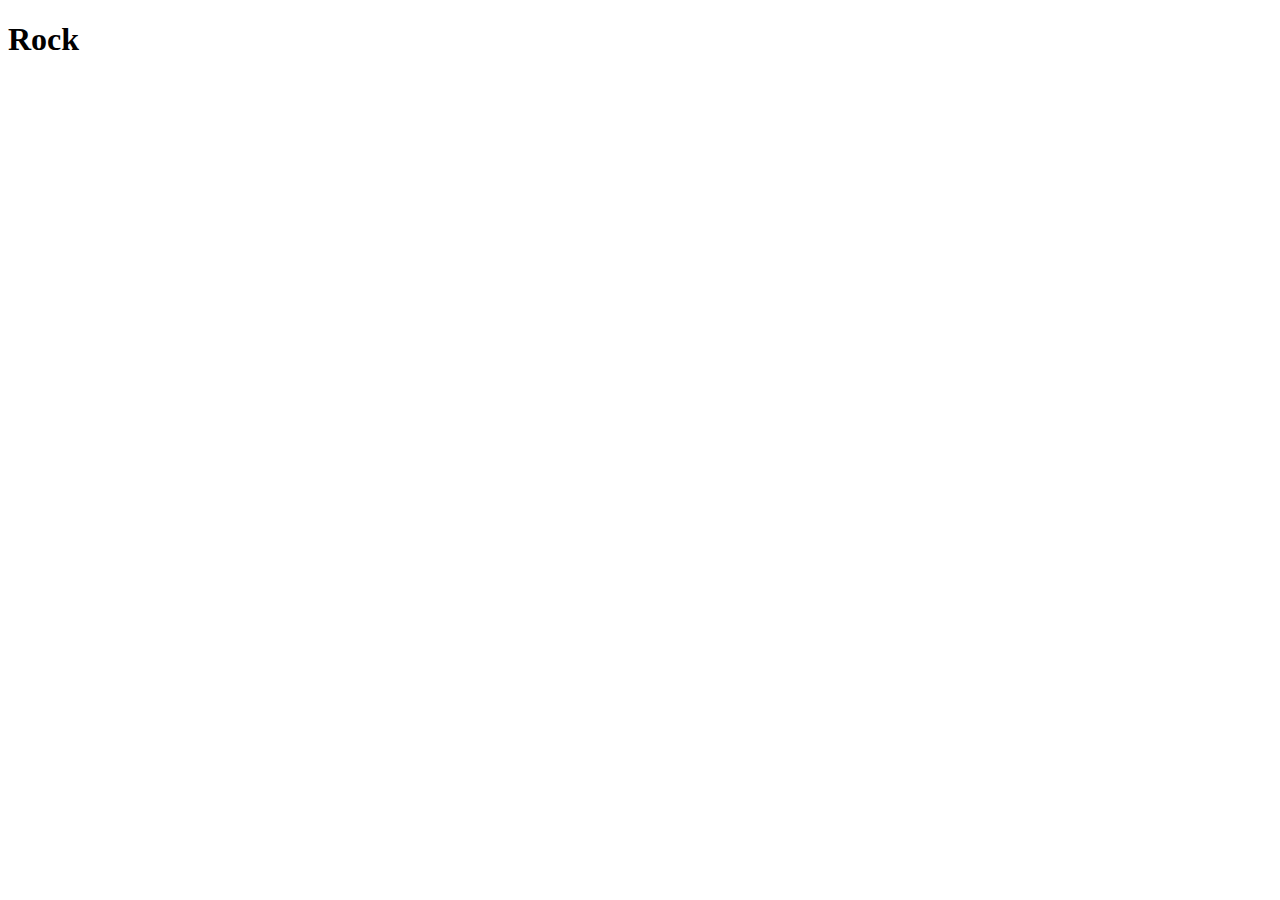
==== index.html @ a9fec8e1 "initial commit" ====
<!DOCTYPE html>
<html lang="en">
<head>
  <meta charset="UTF-8">
  <meta name="viewport" content="width=device-width, initial-scale=1.0">
  <title>Rock Paper Scissors</title>
  <link rel="stylesheet" href="styles.css">
</head>
<body>
  <main class="hero-container">
    <section class="hero-section">
      <h1>Rock</h1>
      <div></div>
    </section>
  </main>
  <script src="script.js"></script>
</body>
</html>
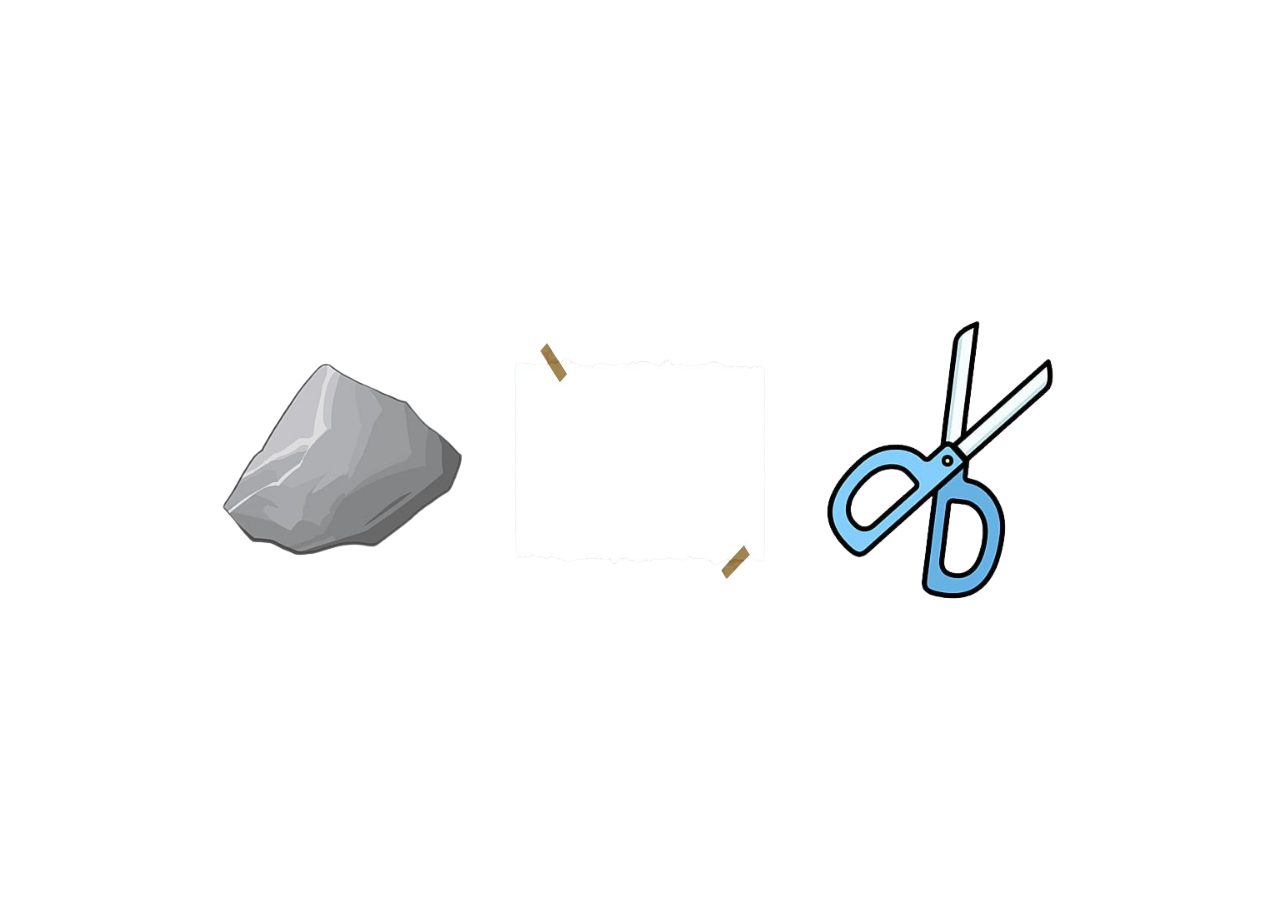
==== commit 3b6fefdc: "changed images, centered hero section" ====
--- a/index.html
+++ b/index.html
@@ -9,8 +9,12 @@
 <body>
   <main class="hero-container">
     <section class="hero-section">
-      <h1>Rock</h1>
-      <div></div>
+      
+      <div class="hero-div">
+        <img src="./public/images/rock.png" class="rock">
+        <img src="./public/images/paper.png" class="paper">
+        <img src="./public/images/scissors.png" class="scissors">
+      </div>
     </section>
   </main>
   <script src="script.js"></script>
--- a/styles.css
+++ b/styles.css
@@ -0,0 +1,21 @@
+.hero-container {
+  height: 100svh;
+  display: flex;
+  flex-direction: column;
+  justify-content: center;
+}
+.hero-section {
+  display: flex;
+  flex-direction: row;
+  justify-content: center;
+}
+.hero-div {
+  display: flex;
+  flex-direction: row;
+  justify-content: center;
+  padding: 2rem;
+}
+.hero-div img{
+  max-width: 25%;
+  height: auto;
+}
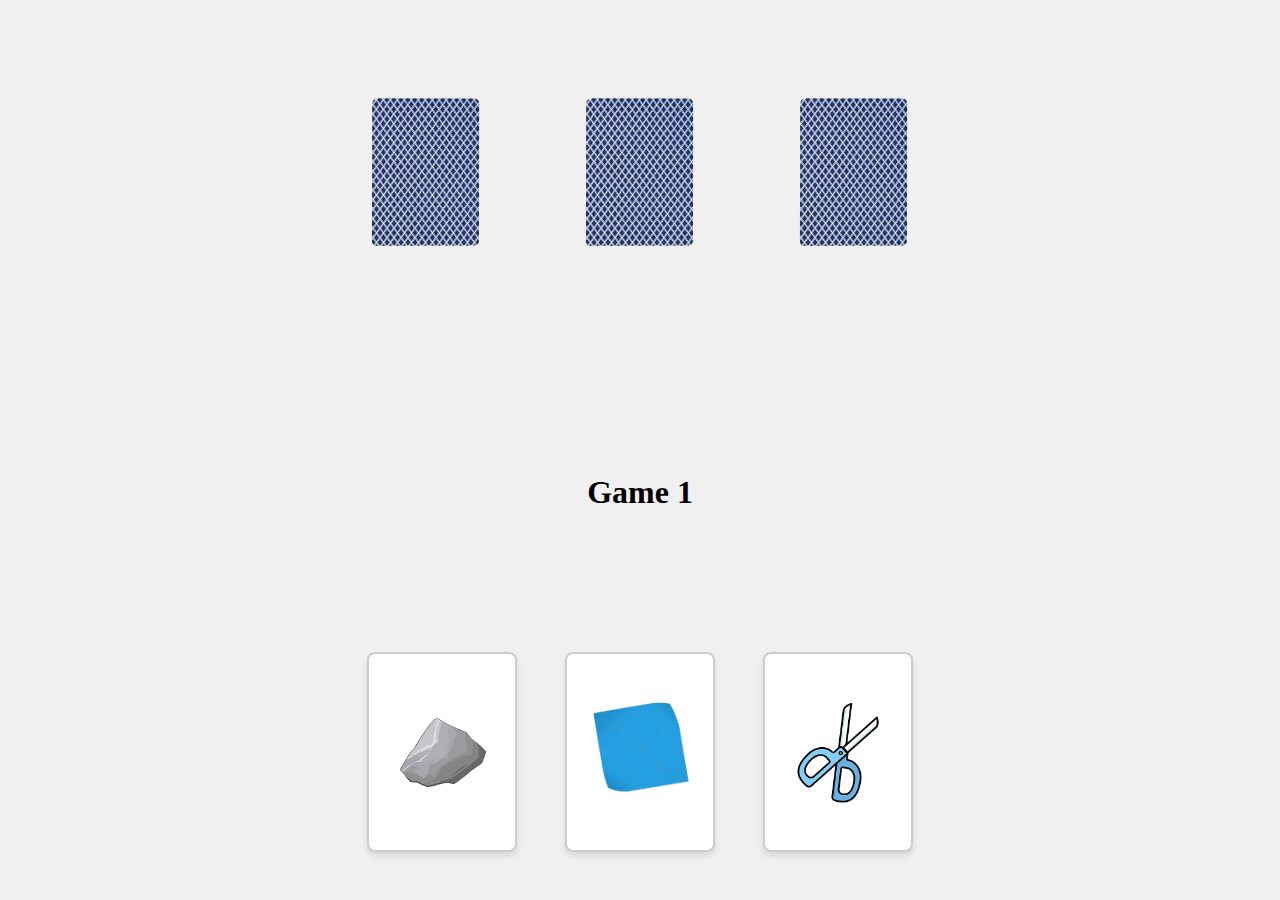
==== commit cc060713: "added HTML, CSS, javascript implementation of RPS and animation" ====
--- a/index.html
+++ b/index.html
@@ -1,22 +1,64 @@
 <!DOCTYPE html>
 <html lang="en">
-<head>
-  <meta charset="UTF-8">
-  <meta name="viewport" content="width=device-width, initial-scale=1.0">
-  <title>Rock Paper Scissors</title>
-  <link rel="stylesheet" href="styles.css">
-</head>
-<body>
-  <main class="hero-container">
-    <section class="hero-section">
-      
-      <div class="hero-div">
-        <img src="./public/images/rock.png" class="rock">
-        <img src="./public/images/paper.png" class="paper">
-        <img src="./public/images/scissors.png" class="scissors">
-      </div>
-    </section>
-  </main>
-  <script src="script.js"></script>
-</body>
-</html>+  <head>
+    <meta charset="UTF-8" />
+    <meta name="viewport" content="width=device-width, initial-scale=1.0" />
+    <title>Rock Paper Scissors</title>
+    <link
+      rel="stylesheet"
+      href="https://cdnjs.cloudflare.com/ajax/libs/animate.css/4.1.1/animate.min.css"
+    />
+    <link rel="stylesheet" href="styles.css" />
+  </head>
+  <body>
+    <main class="hero-container">
+      <h1></h1>
+      <section class="ai-section">
+        <div class="ai-div">
+          <img
+            src="./public/images/card.png"
+            class="animate__animated"
+            id="1"
+          />
+          <img
+            src="./public/images/card.png"
+            class="animate__animated"
+            id="2"
+          />
+          <img
+            src="./public/images/card.png"
+            class="animate__animated"
+            id="3"
+          />
+        </div>
+      </section>
+      <section class="content-section" id="content"></section>
+      <section class="hero-section">
+        <div class="hero-div">
+          <button>
+            <img
+              src="./public/images/rock.png"
+              id="rock"
+              data-selection="rock"
+            />
+          </button>
+          <button>
+            <img
+              src="./public/images/paper.png"
+              id="paper"
+              data-selection="paper"
+            />
+          </button>
+          <button>
+            <img
+              src="./public/images/scissors.png"
+              id="scissors"
+              data-selection="scissors"
+            />
+          </button>
+        </div>
+      </section>
+    </main>
+    <script src="script.js"></script>
+  </body>
+</html>
--- a/styles.css
+++ b/styles.css
@@ -1,21 +1,75 @@
+body,
+html {
+  margin: 0;
+  padding: 0;
+}
 .hero-container {
-  height: 100svh;
+  height: 100vh;
   display: flex;
   flex-direction: column;
+  background-color: #f0f0f0;
+}
+.ai-section {
+  display: flex;
+  flex-direction: row;
   justify-content: center;
+  flex-grow: 1;
 }
+
 .hero-section {
   display: flex;
   flex-direction: row;
   justify-content: center;
 }
+.ai-div {
+  display: flex;
+  flex-direction: row;
+  justify-content: center;
+}
+
+.ai-div img {
+  width: 150px;
+  height: 200px;
+  margin: 2rem;
+  border-radius: 8px;
+  object-fit: cover;
+}
+
 .hero-div {
   display: flex;
   flex-direction: row;
   justify-content: center;
   padding: 2rem;
+  gap: 1rem;
 }
-.hero-div img{
-  max-width: 25%;
+
+.hero-div button {
+  width: 150px;
+  height: 200px;
+  margin: 1rem;
+  display: flex;
+  flex-direction: column;
+  align-items: center;
+  justify-content: center;
+  background-color: #fff;
+  border: 2px solid #ccc;
+  border-radius: 8px;
+  box-shadow: 0 4px 6px rgba(0, 0, 0, 0.1);
+  transition: transform 0.2s;
+}
+
+.hero-div button:hover {
+  transform: translateY(-10px);
+}
+
+.hero-div img {
+  max-width: 80%;
   height: auto;
+  margin: 0 auto;
 }
+
+.content-section {
+  display: flex;
+  flex-direction: column;
+  align-items: center;
+}
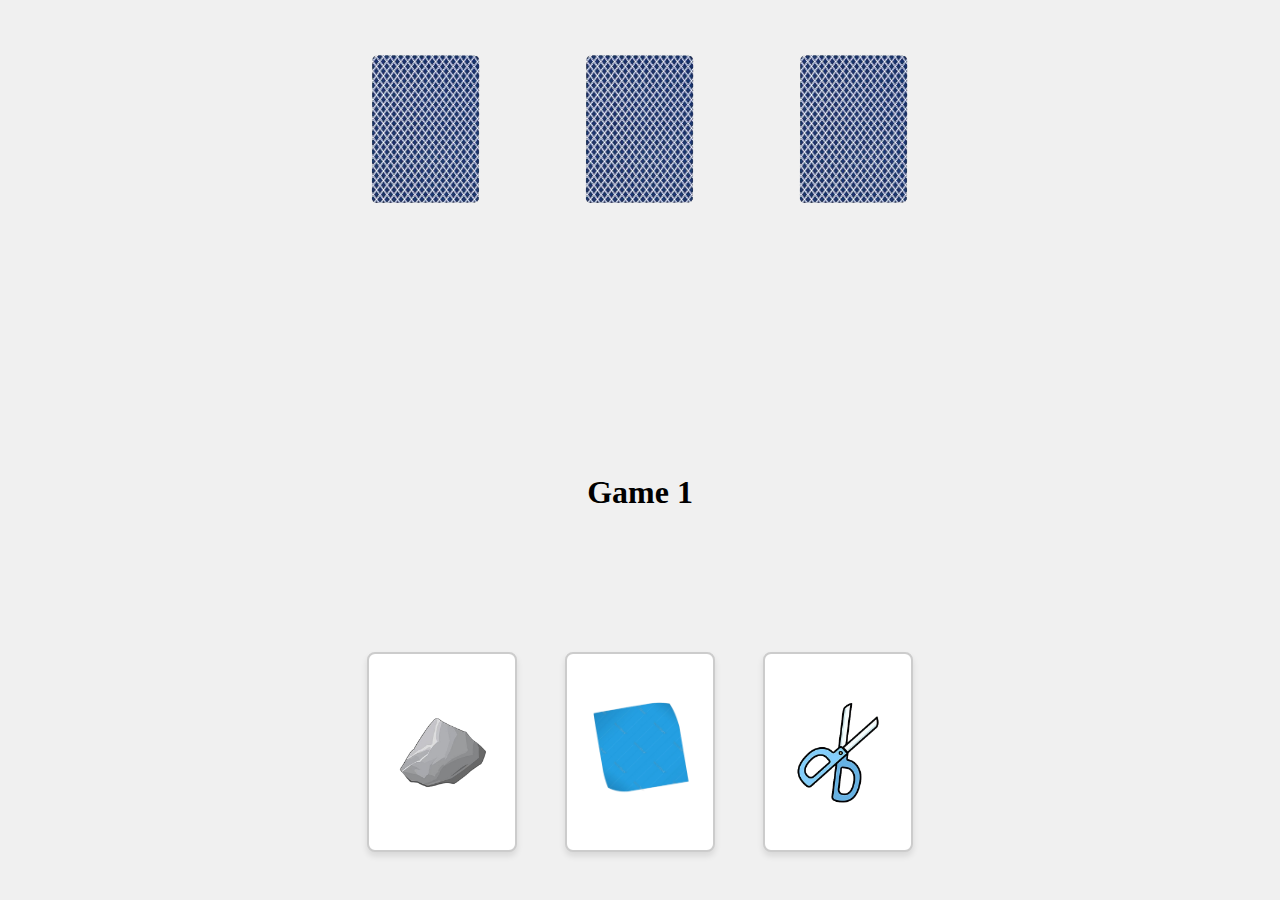
==== commit 5cf62a12: "added game reset on start functionality" ====
--- a/index.html
+++ b/index.html
@@ -12,22 +12,21 @@
   </head>
   <body>
     <main class="hero-container">
-      <h1></h1>
       <section class="ai-section">
         <div class="ai-div">
           <img
             src="./public/images/card.png"
-            class="animate__animated"
+            class="ai-card animate__animated"
             id="1"
           />
           <img
             src="./public/images/card.png"
-            class="animate__animated"
+            class="ai-card animate__animated"
             id="2"
           />
           <img
             src="./public/images/card.png"
-            class="animate__animated"
+            class="ai-card animate__animated"
             id="3"
           />
         </div>
